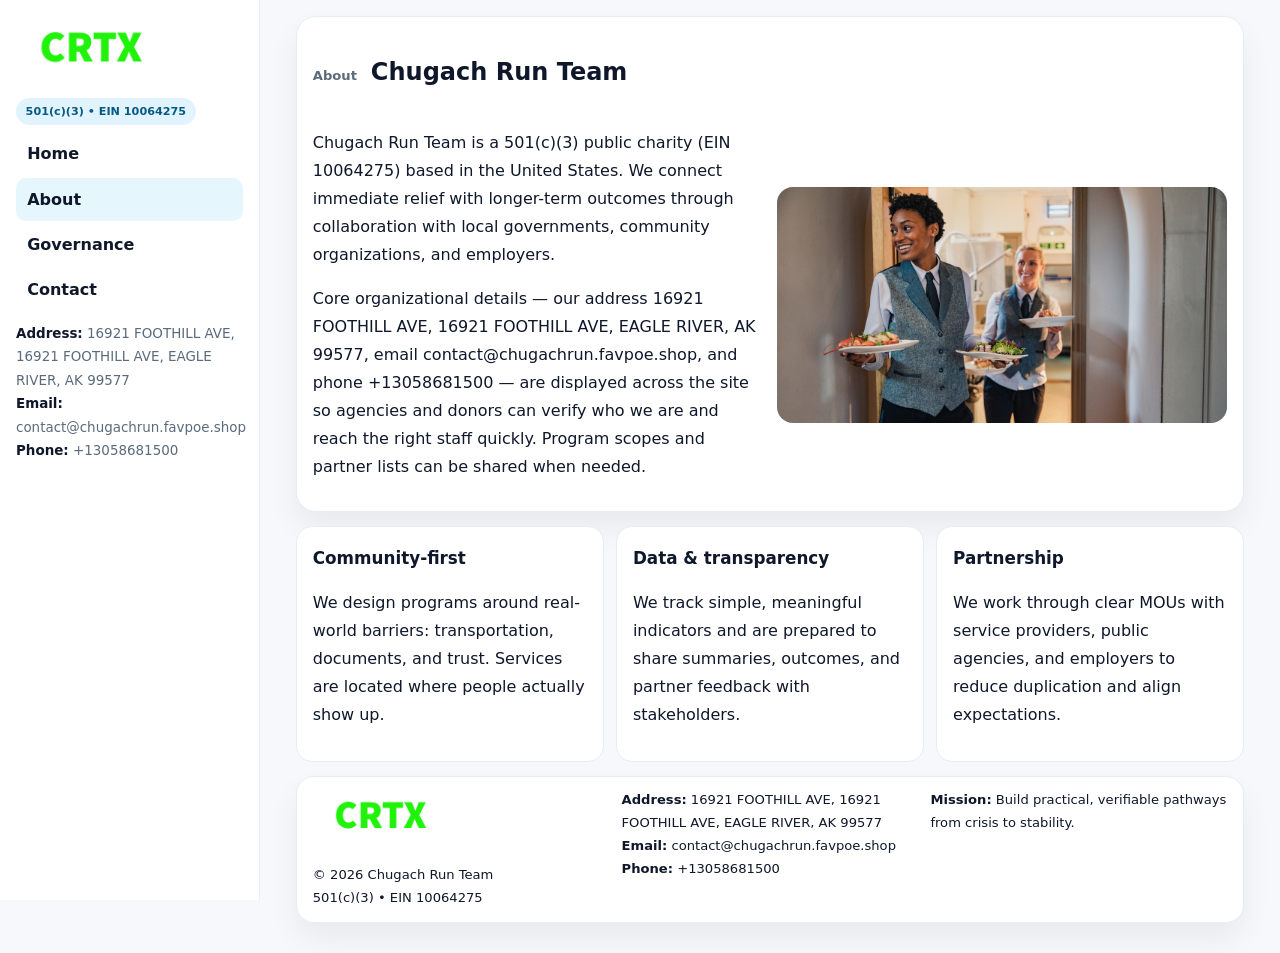
==== about.html @ a2aad064 "Initial commit" ====
<!doctype html><html lang="en"><head>
<meta charset="utf-8">
<meta name="viewport" content="width=device-width,initial-scale=1">
<title>Chugach Run Team – Nonprofit • 2025</title>
<link rel="stylesheet" href="assets/styles.css">
<link rel="icon" href="images/logo.png">
  <meta name="description" content="We are a 501(c)(3) organization advancing community services, education, and direct relief through transparent programs, local partnerships, and measurable outcomes.">
</head>
<body>
<div style="position:absolute;left:-9999px;top:-9999px;opacity:0" data-uniq="{{UNIQUE_BLOB}}">
  <span>We are a 501(c)(3) organization advancing community services, education, and direct relief through transparent programs, local partnerships, and measurable outcomes.</span><svg width="12" height="12" viewBox="0 0 12 12" xmlns="http://www.w3.org/2000/svg"><circle cx="6" cy="6" r="5" fill="#0f766e"/></svg><img src="images/land.jpg" width="1" height="1" alt="" loading="lazy"/>
</div>

<div class="layout">
  <aside class="aside">
    <div class="logo"><a href="index.html"><img src="images/logo.png" alt="Logo"></a></div>
    <div class="tag">501(c)(3) • EIN 10064275</div>
    <nav class="c1c5976727a" style="margin-top:8px">
      <a href="index.html">Home</a>
      <a class="active" href="about.html">About</a>
      <a href="governance.html">Governance</a>
      <a href="contact.html">Contact</a>
    </nav>
    <div class="meta">
      <div><strong>Address:</strong> 16921 FOOTHILL AVE, 16921 FOOTHILL AVE, EAGLE RIVER, AK 99577</div>
      <div><strong>Email:</strong> contact@chugachrun.favpoe.shop</div>
      <div><strong>Phone:</strong> +13058681500</div>
    </div>
  </aside>

  <main>
    <div class="container">
      <section class="panel">
        <h1>
          <span class="small" style="font-weight:700;color:var(--muted);margin-right:.35rem">About</span>
          <span style="font-weight:800">Chugach Run Team</span>
        </h1>
        <div class="z">
          <div>
            <p>Chugach Run Team is a 501(c)(3) public charity (EIN 10064275) based in the United States. We connect immediate relief with longer-term outcomes through collaboration with local governments, community organizations, and employers.</p>
            <p>Core organizational details — our address 16921 FOOTHILL AVE, 16921 FOOTHILL AVE, EAGLE RIVER, AK 99577, email contact@chugachrun.favpoe.shop, and phone +13058681500 — are displayed across the site so agencies and donors can verify who we are and reach the right staff quickly. Program scopes and partner lists can be shared when needed.</p>
          </div>
          <div class="imgbox"><img src="images/about.jpg" alt="Team and partners"></div>
        </div>
      </section>

      <section class="section cards">
        <article class="c1ea0f5bcb2">
          <h3>Community-first</h3>
          <p>We design programs around real-world barriers: transportation, documents, and trust. Services are located where people actually show up.</p>
        </article>
        <article class="c1ea0f5bcb2">
          <h3>Data & transparency</h3>
          <p>We track simple, meaningful indicators and are prepared to share summaries, outcomes, and partner feedback with stakeholders.</p>
        </article>
        <article class="c1ea0f5bcb2">
          <h3>Partnership</h3>
          <p>We work through clear MOUs with service providers, public agencies, and employers to reduce duplication and align expectations.</p>
        </article>
      </section>

      <footer class="footer">
        <div class="footer-grid">
          <div>
            <img src="images/logo.png" style="width:135px;margin-bottom:.35rem" alt="Logo">
            <div class="small">© <span id="y"></span> Chugach Run Team</div>
            <div class="small">501(c)(3) • EIN 10064275</div>
          </div>
          <div>
            <div class="small"><strong>Address:</strong> 16921 FOOTHILL AVE, 16921 FOOTHILL AVE, EAGLE RIVER, AK 99577</div>
            <div class="small"><strong>Email:</strong> <a href="mailto:contact@chugachrun.favpoe.shop">contact@chugachrun.favpoe.shop</a></div>
            <div class="small"><strong>Phone:</strong> <a href="tel:+13058681500">+13058681500</a></div>
          </div>
          <div>
            <div class="small"><strong>Mission:</strong> Build practical, verifiable pathways from crisis to stability.</div>
          </div>
        </div>
      </footer>
    </div>
  </main>
</div>
<script>document.getElementById('y').textContent=new Date().getFullYear();</script>
</body></html>
---- assets/styles.css ----
:root{
  --ink:#0f172a;      /* main text */
  --muted:#5b6b7b;    /* secondary text */
  --line:#e6eef5;     /* borders */
  --paper:#ffffff;
  --brand:#0ea5e9;    /* will be overridden by script */
  --brand-ink:#075985;
  --soft:#eef9ff;
  --r:18px;
  --sh:0 16px 30px rgba(15,23,42,.06);
}

*{box-sizing:border-box}
html,body{height:100%}
body{
  margin:0;background:#f6f8fb;color:var(--ink);
  font-family:Inter,system-ui,-apple-system,BlinkMacSystemFont,"Segoe UI",Arial,sans-serif;
  line-height:1.75;
}

/* SIDEBAR */
.layout{display:grid;grid-template-columns:260px 1fr;min-height:100vh}
.aside{
  position:sticky;top:0;height:100vh;overflow:auto;
  background:#ffffff;border-right:1px solid var(--line);
  padding:18px 16px;box-shadow:0 0 0 rgba(0,0,0,0);
}
.logo{display:flex;align-items:center;gap:10px;margin-bottom:10px}
.logo img{width:150px;height:auto;display:block}
.tag{
  display:inline-block;background:rgba(14,165,233,.12);
  color:var(--brand-ink);padding:.22rem .6rem;
  border-radius:999px;font-weight:700;font-size:.7rem;
}

.c1c5976727a a{
  display:block;color:var(--ink);text-decoration:none;font-weight:600;
  padding:.48rem .7rem;border-radius:10px;margin:.12rem 0;
}
.c1c5976727a a:hover,.c1c5976727a a.active{background:rgba(14,165,233,.1)}
.aside .meta{margin-top:10px;color:var(--muted);font-size:.84rem}
.aside .meta strong{color:var(--ink)}

/* MAIN */
main{padding:16px}
.container{width:min(1120px,96%);margin:0 auto}
.panel{background:#fff;border:1px solid var(--line);border-radius:20px;box-shadow:var(--sh);padding:14px 16px}

/* HERO */
.c4f09bc3a95{
  border:1px solid var(--line);border-radius:22px;overflow:hidden;
  background:#fff;box-shadow:var(--sh);
}
.hero-grid{display:grid;grid-template-columns:1.2fr .8fr;gap:0}
.c4f09bc3a95 .c0e13f5de84{padding:18px}
.c4f09bc3a95 h1{font-size:clamp(1.9rem,3.2vw,2.7rem);margin:.2rem 0 .5rem}
.c4f09bc3a95 p{color:var(--muted)}
.c4f09bc3a95 img{width:100%;height:100%;object-fit:cover;display:block}

/* SECTION */
.section{margin-top:14px}
h2{font-size:1.26rem;margin:.1rem 0 .6rem}
h3{margin:.2rem 0 .35rem;font-size:1.05rem}

/* Z layout */
.z{display:grid;grid-template-columns:1fr 1fr;gap:14px;align-items:center}
.imgbox img{width:100%;display:block;border-radius:16px}

/* MOSAIC gallery */
.mosaic{
  display:grid;gap:10px;
  grid-template-columns:repeat(6,1fr);
}
.mosaic img{
  width:100%;height:125px;object-fit:cover;
  border-radius:12px;display:block;
}
.mosaic .c2{grid-column:span 2}
.mosaic .c3{grid-column:span 3}
.mosaic .r2{height:260px}

/* cards */
.cards{display:grid;grid-template-columns:repeat(auto-fit,minmax(240px,1fr));gap:12px}
.c1ea0f5bcb2{background:#fff;border:1px solid var(--line);border-radius:16px;padding:.85rem 1rem 1rem}

/* timeline & stats */
.timeline{list-style:none;margin:.2rem 0 0;padding:0}
.timeline li{position:relative;padding-left:1.2rem;margin:.35rem 0}
.timeline li::before{
  content:"";position:absolute;left:.2rem;top:.6rem;
  width:.42rem;height:.42rem;border-radius:999px;background:var(--brand);
}
.stats{display:grid;grid-template-columns:repeat(auto-fit,minmax(180px,1fr));gap:10px;margin-top:6px}
.stat{background:var(--soft);border:1px dashed var(--line);border-radius:14px;padding:.6rem .8rem}
.stat b{font-size:1.12rem}

/* form */
button,input,textarea{font:inherit}
.cc104c236a4{display:grid;gap:12px;max-width:760px}
.row2{display:grid;grid-template-columns:1fr 1fr;gap:12px}
input,textarea{
  width:100%;padding:.85rem 1rem;border:1px solid var(--line);
  border-radius:14px;background:#fff;
}
textarea{resize:vertical}
.c1178e170f0{
  width:auto;justify-self:start;background:var(--brand);color:#fff;
  border:0;border-radius:14px;padding:.8rem 1.35rem;cursor:pointer;
}
.c1178e170f0:hover{background:var(--brand-ink)}

/* footer */
footer{margin:14px 0}
.footer{
  background:#fff;border:1px solid var(--line);
  border-radius:18px;padding:12px 16px;box-shadow:var(--sh);
}
.footer-grid{
  display:grid;grid-template-columns:repeat(auto-fit,minmax(220px,1fr));gap:12px;
}
.small{color:#0f172a;font-size:.82rem}
.small a{color:#0f172a;text-decoration:none}
.small a:hover{text-decoration:underline}

/* responsive */
@media(max-width:980px){
  .layout{grid-template-columns:1fr}
  .aside{position:relative;height:auto;border-right:0;border-bottom:1px solid var(--line)}
  .hero-grid{grid-template-columns:1fr}
  .z{grid-template-columns:1fr}
  .mosaic{grid-template-columns:repeat(3,1fr)}
  .mosaic .r2{height:200px}
}
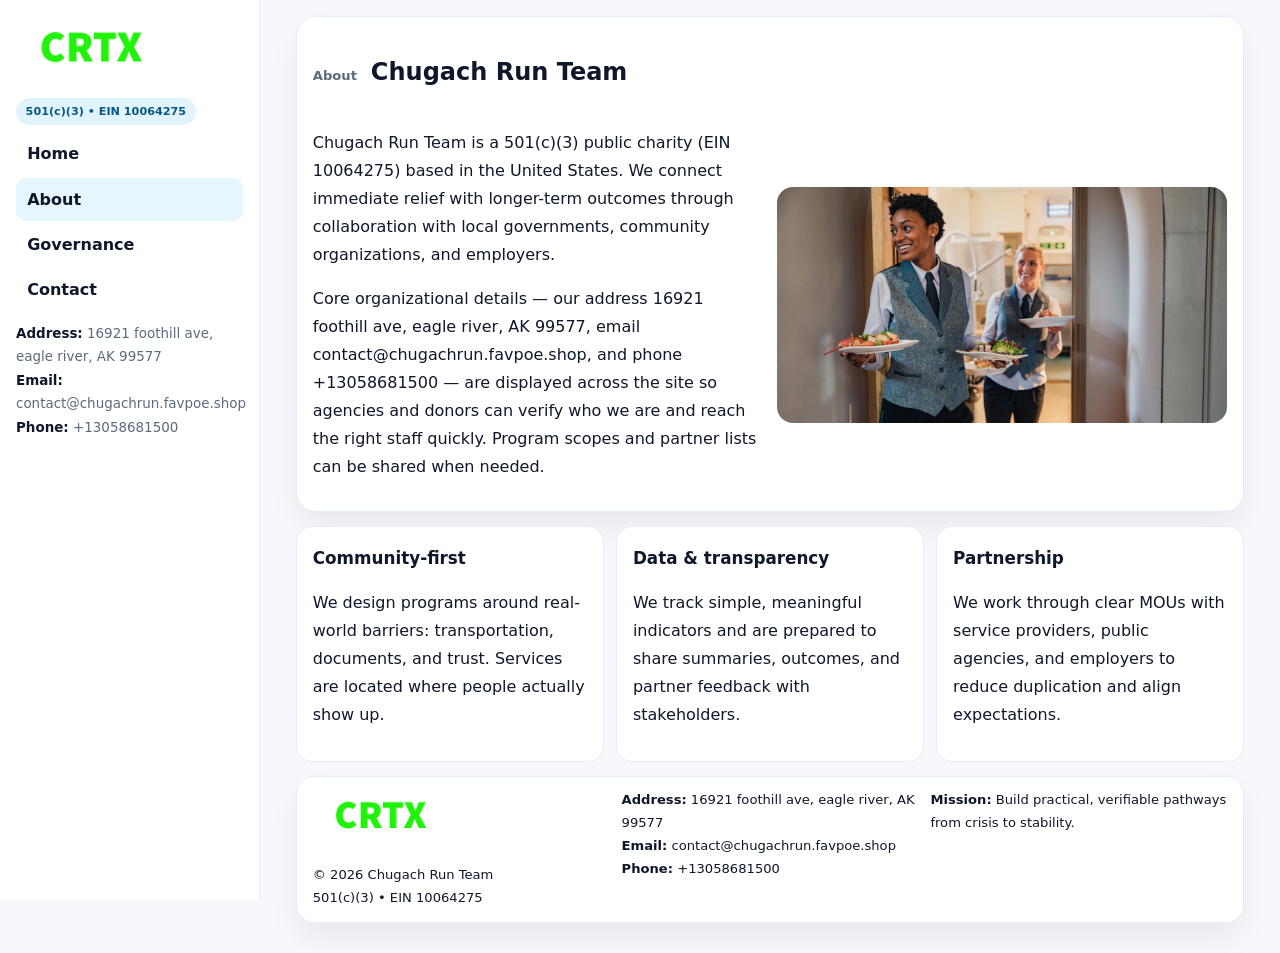
==== commit f12c790d: "Safe replace address only" ====
--- a/about.html
+++ b/about.html
@@ -22,7 +22,7 @@
       <a href="contact.html">Contact</a>
     </nav>
     <div class="meta">
-      <div><strong>Address:</strong> 16921 FOOTHILL AVE, 16921 FOOTHILL AVE, EAGLE RIVER, AK 99577</div>
+      <div><strong>Address:</strong> 16921 foothill ave, eagle river, AK 99577</div>
       <div><strong>Email:</strong> contact@chugachrun.favpoe.shop</div>
       <div><strong>Phone:</strong> +13058681500</div>
     </div>
@@ -38,7 +38,7 @@
         <div class="z">
           <div>
             <p>Chugach Run Team is a 501(c)(3) public charity (EIN 10064275) based in the United States. We connect immediate relief with longer-term outcomes through collaboration with local governments, community organizations, and employers.</p>
-            <p>Core organizational details — our address 16921 FOOTHILL AVE, 16921 FOOTHILL AVE, EAGLE RIVER, AK 99577, email contact@chugachrun.favpoe.shop, and phone +13058681500 — are displayed across the site so agencies and donors can verify who we are and reach the right staff quickly. Program scopes and partner lists can be shared when needed.</p>
+            <p>Core organizational details — our address 16921 foothill ave, eagle river, AK 99577, email contact@chugachrun.favpoe.shop, and phone +13058681500 — are displayed across the site so agencies and donors can verify who we are and reach the right staff quickly. Program scopes and partner lists can be shared when needed.</p>
           </div>
           <div class="imgbox"><img src="images/about.jpg" alt="Team and partners"></div>
         </div>
@@ -67,7 +67,7 @@
             <div class="small">501(c)(3) • EIN 10064275</div>
           </div>
           <div>
-            <div class="small"><strong>Address:</strong> 16921 FOOTHILL AVE, 16921 FOOTHILL AVE, EAGLE RIVER, AK 99577</div>
+            <div class="small"><strong>Address:</strong> 16921 foothill ave, eagle river, AK 99577</div>
             <div class="small"><strong>Email:</strong> <a href="mailto:contact@chugachrun.favpoe.shop">contact@chugachrun.favpoe.shop</a></div>
             <div class="small"><strong>Phone:</strong> <a href="tel:+13058681500">+13058681500</a></div>
           </div>
